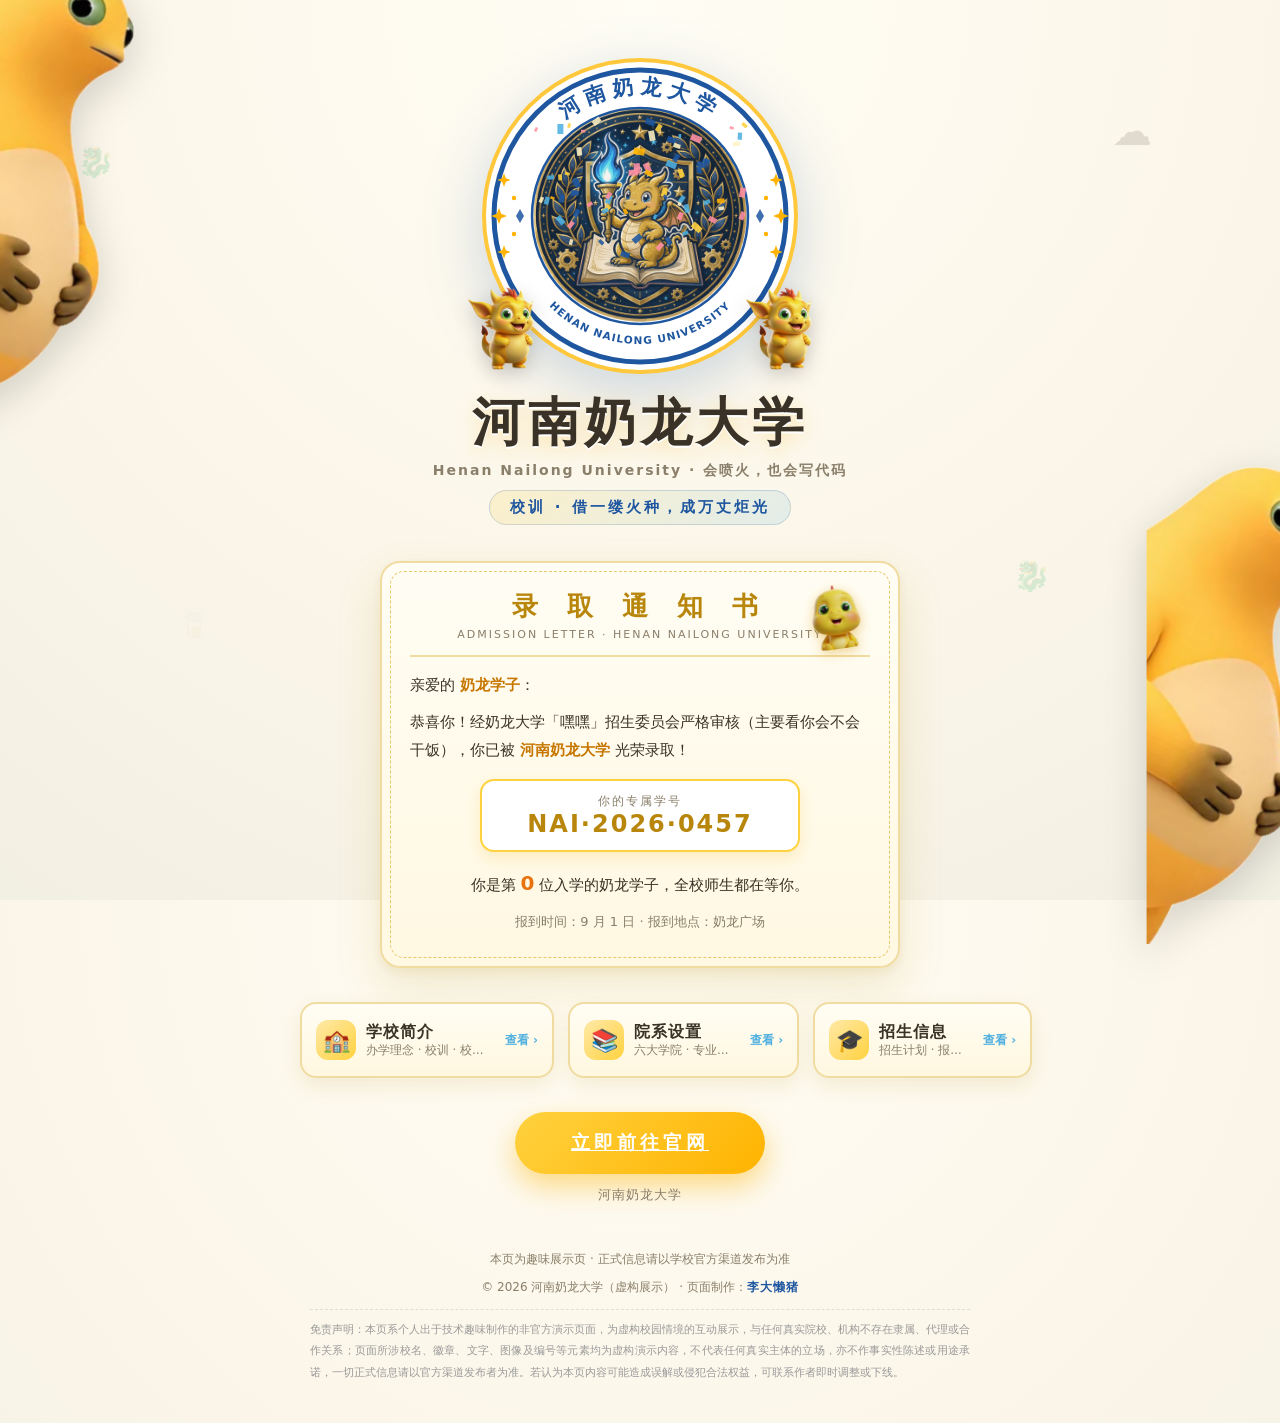
==== index.html @ ea17ba71 "Add files via upload" ====
<!DOCTYPE html>
<html lang="zh-CN">
<head>
<meta charset="UTF-8" />
<meta name="viewport" content="width=device-width, initial-scale=1.0" />
<title>河南奶龙大学 · 欢迎来到奶龙的家</title>
<meta name="description" content="河南奶龙大学趣味页面：领取你的奶龙录取通知书与专属学号，可浏览学校简介、院系设置与招生信息，并一键前往学校官网。本页为个人趣味制作页面。" />
<meta name="keywords" content="河南奶龙大学,录取通知书,学号,学校简介,院系设置,招生信息" />
<link rel="icon" href="data:image/svg+xml,<svg xmlns='http://www.w3.org/2000/svg' viewBox='0 0 100 100'><text y='.9em' font-size='90'>🐉</text></svg>" />
<link rel="stylesheet" href="style.css" />
</head>
<body>

<canvas id="confetti"></canvas>

<div class="float-bg" aria-hidden="true">
  <span>🐉</span><span>🥛</span><span>☁️</span><span>🐉</span><span>🍩</span><span>☁️</span>
</div>

<!-- 对角探头装饰：左上 / 右下斜向探出的奶蛙 -->
<aside class="side-mascot corner-tl" aria-hidden="true">
  <img class="frog" src="naiwa_peek.png" alt="奶蛙"/>
</aside>
<aside class="side-mascot corner-br" aria-hidden="true">
  <img class="frog" src="naiwa_peek.png" alt="奶蛙"/>
</aside>

<main class="stage">

  <!-- 校徽：河南奶龙大学（AI 原创设计版） -->
  <div class="emblem-wrap pop" id="emblem">
    <span class="sparkle s1">✦</span>
    <span class="sparkle s2">✦</span>
    <span class="sparkle s3">✦</span>
    <span class="sparkle s4">✧</span>

    <!-- 校徽两侧的奶龙卫士（左右对称，皆面向校徽） -->
    <img class="guard guard-l" src="dragon.png" alt="奶龙"/>
    <img class="guard guard-r" src="dragon.png" alt="奶龙"/>

    <svg class="emblem" viewBox="0 0 320 320" xmlns="http://www.w3.org/2000/svg">
      <defs>
        <path id="ringTop" d="M160,160 m-122,0 a122,122 0 1,1 244,0" />
        <path id="ringBottom" d="M160,160 m-128,0 a128,128 0 1,0 256,0" />
        <clipPath id="discClip"><circle cx="160" cy="160" r="108"/></clipPath>
        <path id="star4" d="M0,-8 L2.2,-2.2 L8,0 L2.2,2.2 L0,8 L-2.2,2.2 L-8,0 L-2.2,-2.2 Z" />
        <radialGradient id="innerBg" cx="50%" cy="38%" r="70%">
          <stop offset="0%" stop-color="#FFFFFF"/>
          <stop offset="100%" stop-color="#EFF6FF"/>
        </radialGradient>
      </defs>

      <!-- 外圈：金色描边 -->
      <circle cx="160" cy="160" r="156" fill="#FFFFFF" stroke="#FFC83C" stroke-width="4"/>
      <!-- 主环：纹章蓝 -->
      <circle cx="160" cy="160" r="146" fill="#FFFFFF" stroke="#1E56A0" stroke-width="5"/>
      <!-- 环形校名（校徽核心识别） -->
      <text class="ring-text-cn">
        <textPath href="#ringTop" startOffset="50%" text-anchor="middle">河南奶龙大学</textPath>
      </text>
      <text class="ring-text-en">
        <textPath href="#ringBottom" startOffset="50%" text-anchor="middle">HENAN NAILONG UNIVERSITY</textPath>
      </text>

      <!-- 环带左右对称纹饰：星点 + 菱钻 -->
      <g fill="#FFB300">
        <g transform="translate(24,124)"><use href="#star4" transform="scale(.85)"/></g>
        <g transform="translate(19,160)"><use href="#star4"/></g>
        <g transform="translate(24,196)"><use href="#star4" transform="scale(.85)"/></g>
        <circle cx="34" cy="142" r="2.2"/>
        <circle cx="34" cy="178" r="2.2"/>
        <g transform="translate(296,124)"><use href="#star4" transform="scale(.85)"/></g>
        <g transform="translate(301,160)"><use href="#star4"/></g>
        <g transform="translate(296,196)"><use href="#star4" transform="scale(.85)"/></g>
        <circle cx="286" cy="142" r="2.2"/>
        <circle cx="286" cy="178" r="2.2"/>
      </g>
      <g fill="#1E56A0" opacity=".85">
        <path d="M40,153 l4,7 l-4,7 l-4,-7 Z"/>
        <path d="M280,153 l4,7 l-4,7 l-4,-7 Z"/>
      </g>

      <!-- 内盘：AI 原创校徽主图（小龙举火炬 · 书 · 盾 · 月桂） -->
      <g clip-path="url(#discClip)">
        <image class="mascot" href="emblem.png" x="50" y="50" width="220" height="220" preserveAspectRatio="xMidYMid slice"/>
      </g>
      <circle cx="160" cy="160" r="108" fill="none" stroke="#1E56A0" stroke-width="2.5"/>
    </svg>
  </div>

  <h1 class="title" id="title">河南奶龙大学</h1>
  <p class="subtitle" id="subtitle">Henan Nailong University · 会喷火，也会写代码</p>
  <p class="motto">校训 · 借一缕火种，成万丈炬光</p>

  <!-- 录取通知书 -->
  <section class="letter" id="letter">
    <div class="letter-head">
      <img class="letter-seal" src="nailong_head.png" alt="奶龙印章"/>
      <h2>录 取 通 知 书</h2>
      <p class="letter-en">ADMISSION LETTER · HENAN NAILONG UNIVERSITY</p>
    </div>
    <div class="letter-body">
      <p>亲爱的 <strong>奶龙学子</strong>：</p>
      <p>恭喜你！经奶龙大学「嘿嘿」招生委员会严格审核（主要看你会不会干饭），你已被 <strong>河南奶龙大学</strong> 光荣录取！</p>
      <div class="stu-no">
        <span>你的专属学号</span>
        <strong id="stuNo">NAI·2026·0000</strong>
      </div>
      <p class="stu-line">你是第 <strong class="counter" id="visitNum">0</strong> 位入学的奶龙学子，全校师生都在等你。</p>
      <p class="stu-line muted">报到时间：9 月 1 日 · 报到地点：奶龙广场</p>
    </div>
  </section>

  <!-- 栏目导航：学校简介 / 院系设置 / 招生信息 -->
  <nav class="portal" id="portal" aria-label="校园栏目">
    <a class="portal-card" href="about.html">
      <span class="portal-ico">🏫</span>
      <span class="portal-body">
        <span class="portal-title">学校简介</span>
        <span class="portal-desc">办学理念 · 校训 · 校园概览</span>
      </span>
      <span class="portal-go">查看 ›</span>
    </a>
    <a class="portal-card" href="colleges.html">
      <span class="portal-ico">📚</span>
      <span class="portal-body">
        <span class="portal-title">院系设置</span>
        <span class="portal-desc">六大学院 · 专业与方向</span>
      </span>
      <span class="portal-go">查看 ›</span>
    </a>
    <a class="portal-card" href="admission.html">
      <span class="portal-ico">🎓</span>
      <span class="portal-body">
        <span class="portal-title">招生信息</span>
        <span class="portal-desc">招生计划 · 报到须知</span>
      </span>
      <span class="portal-go">查看 ›</span>
    </a>
  </nav>

  <!-- 前往官网（唯一入口：真实官网地址只存在于按钮上） -->
  <div class="go-wrap" id="goWrap">
    <a class="go-btn" id="goBtn" href="https://hbcet.hpu.edu.cn/index.htm" target="_blank" rel="noopener">
      <span class="go-btn-label">立即前往官网</span>
    </a>
    <p class="go-note">河南奶龙大学</p>
  </div>

  <footer class="foot">
    <p>本页为趣味展示页 · 正式信息请以学校官方渠道发布为准</p>
    <p>© 2026 河南奶龙大学（虚构展示） · 页面制作：<span class="author">李大懒猪</span></p>
    <p class="foot-note">免责声明：本页系个人出于技术趣味制作的非官方演示页面，为虚构校园情境的互动展示，与任何真实院校、机构不存在隶属、代理或合作关系；页面所涉校名、徽章、文字、图像及编号等元素均为虚构演示内容，不代表任何真实主体的立场，亦不作事实性陈述或用途承诺，一切正式信息请以官方渠道发布者为准。若认为本页内容可能造成误解或侵犯合法权益，可联系作者即时调整或下线。</p>
  </footer>

</main>

<script src="script.js"></script>
</body>
</html>
---- style.css ----
:root{
  --yellow:#FFD23F;
  --yellow-deep:#FFB300;
  --cream:#FBF6E9;
  --ink:#3a3226;
  --muted:#8a7f6a;
  --blue:#1E56A0;
  --blue-soft:#4FB0E0;
}
*{margin:0;padding:0;box-sizing:border-box;}
html,body{height:100%;}
body{
  font-family:"PingFang SC","Microsoft YaHei","Hiragino Sans GB",system-ui,sans-serif;
  background:radial-gradient(circle at 50% 0%,#FFFDF4 0%,var(--cream) 55%,#F2EFE3 100%);
  color:var(--ink);
  overflow-x:hidden;
  min-height:100vh;
}

/* 彩带画布 */
#confetti{position:fixed;inset:0;pointer-events:none;z-index:50;}

/* 背景漂浮元素 */
.float-bg{position:fixed;inset:0;pointer-events:none;z-index:0;}
.float-bg span{position:absolute;font-size:30px;opacity:.14;animation:drift 14s ease-in-out infinite;}
.float-bg span:nth-child(1){left:6%;top:16%;animation-delay:0s;}
.float-bg span:nth-child(2){left:14%;top:68%;font-size:24px;animation-delay:2s;}
.float-bg span:nth-child(3){right:10%;top:12%;font-size:40px;animation-delay:1s;}
.float-bg span:nth-child(4){right:18%;top:62%;animation-delay:3s;}
.float-bg span:nth-child(5){left:46%;top:8%;font-size:22px;animation-delay:1.6s;}
.float-bg span:nth-child(6){right:40%;bottom:6%;animation-delay:.6s;}
@keyframes drift{0%,100%{transform:translateY(0) rotate(0);}50%{transform:translateY(-24px) rotate(8deg);}}

/* 舞台 */
.stage{
  position:relative;z-index:1;
  max-width:720px;margin:0 auto;
  padding:56px 20px 40px;
  display:flex;flex-direction:column;align-items:center;text-align:center;
}

/* 校徽 */
.emblem-wrap{width:min(320px,72vw);margin-bottom:8px;position:relative;}
.emblem{width:100%;height:auto;filter:drop-shadow(0 18px 30px rgba(30,86,160,.22));}
.pop{animation:pop .9s cubic-bezier(.34,1.56,.64,1) both;}
@keyframes pop{0%{transform:scale(0) rotate(-12deg);opacity:0;}70%{transform:scale(1.06) rotate(2deg);}100%{transform:scale(1) rotate(0);opacity:1;}}
.mascot{animation:bob 3.2s ease-in-out infinite;transform-origin:160px 218px;}
@keyframes bob{0%,100%{transform:translateY(0);}50%{transform:translateY(-6px);}}

/* 环形校名（校徽蓝） */
.ring-text-cn{font-size:21px;font-weight:900;fill:var(--blue);letter-spacing:6px;font-family:"STKaiti","KaiTi","PingFang SC","Microsoft YaHei",serif;}
.ring-text-en{font-size:10.5px;font-weight:700;fill:var(--blue);letter-spacing:1.2px;}

/* 星光闪烁 */
.sparkle{position:absolute;color:var(--yellow-deep);opacity:0;animation:twinkle 2.6s infinite;z-index:2;text-shadow:0 0 8px rgba(255,200,60,.8);}
.s1{top:-6px;right:8%;font-size:20px;animation-delay:0s;}
.s2{top:36%;left:-14px;font-size:14px;animation-delay:.9s;}
.s3{bottom:12%;right:-10px;font-size:16px;animation-delay:1.7s;}
.s4{top:8%;left:6%;font-size:12px;animation-delay:2.2s;}
@keyframes twinkle{0%,100%{opacity:0;transform:scale(.4) rotate(0);}50%{opacity:1;transform:scale(1) rotate(40deg);}}

/* 标题 */
.title{
  font-size:clamp(34px,7vw,52px);font-weight:900;letter-spacing:4px;
  color:var(--ink);
  text-shadow:0 2px 0 #fff,0 6px 18px rgba(255,179,0,.25);
  opacity:0;animation:up .8s .5s ease both;
}
.subtitle{
  margin-top:4px;color:var(--muted);font-weight:700;letter-spacing:2px;font-size:14px;
  opacity:0;animation:up .8s .65s ease both;
}
.motto{
  margin-top:10px;font-size:15px;font-weight:800;letter-spacing:3px;
  color:var(--blue);
  background:linear-gradient(135deg,rgba(255,210,63,.18),rgba(79,176,224,.14));
  border:1px solid rgba(30,86,160,.18);
  border-radius:999px;padding:7px 20px;
  opacity:0;animation:up .8s .78s ease both;
}
@keyframes up{from{opacity:0;transform:translateY(22px);}to{opacity:1;transform:translateY(0);}}

/* 录取通知书 */
.letter{
  width:min(520px,92vw);
  margin-top:36px;
  background:linear-gradient(180deg,#FFFDF4,#FFF8E2);
  border:2px solid #F0DCA0;
  border-radius:20px;
  box-shadow:0 20px 44px rgba(190,150,40,.18),0 4px 10px rgba(190,150,40,.10);
  padding:26px 28px 24px;
  text-align:left;
  position:relative;
  opacity:0;animation:up .9s .9s ease both;
}
.letter::before{
  content:"";position:absolute;inset:8px;border:1.5px dashed #E8C86A;border-radius:14px;pointer-events:none;
}
.letter-head{text-align:center;border-bottom:2px solid #F0DCA0;padding-bottom:14px;margin-bottom:14px;position:relative;}
.letter-head h2{font-size:26px;letter-spacing:10px;font-weight:900;color:#B8860B;}
.letter-en{font-size:11px;color:var(--muted);letter-spacing:2px;margin-top:4px;}
.letter-seal{
  position:absolute;right:2px;top:-4px;width:46px;height:46px;border-radius:50%;
  background:radial-gradient(circle at 35% 30%,#FFE9A8,#FFC83C);
  display:flex;align-items:center;justify-content:center;font-size:24px;
  box-shadow:0 4px 10px rgba(220,160,20,.4);
  animation:sealIn .6s 1.6s cubic-bezier(.34,1.56,.64,1) both;
}
@keyframes sealIn{from{transform:scale(0) rotate(-40deg);}to{transform:scale(1) rotate(-8deg);}}
img.letter-seal{
  width:64px;height:64px;padding:0;background:none;box-shadow:none;
  object-fit:contain;border-radius:0;
  filter:drop-shadow(0 3px 6px rgba(220,160,20,.45));
  animation:sealIn .6s 1.6s cubic-bezier(.34,1.56,.64,1) both,sealBob 3.4s 2.4s ease-in-out infinite;
}
@keyframes sealBob{0%,100%{transform:translateY(0) rotate(-4deg);}50%{transform:translateY(-4px) rotate(3deg);}}
.letter-body p{font-size:15px;line-height:1.9;margin-bottom:8px;}
.letter-body strong{color:#C77700;}
.stu-no{
  margin:14px auto 12px;max-width:320px;text-align:center;
  background:#FFF;border:2px solid var(--yellow);border-radius:14px;padding:12px;
  box-shadow:0 6px 16px rgba(244,180,0,.18);
}
.stu-no span{display:block;font-size:12px;color:var(--muted);letter-spacing:2px;}
.stu-no strong{font-size:24px;letter-spacing:2px;color:#B8860B;}
.stu-line{text-align:center;font-size:15px;}
.stu-line .counter{color:#E8720C;font-size:20px;}
.stu-line.muted{color:var(--muted);font-size:13px;margin-top:2px;}

/* 跳转区（无倒计时，仅一个按钮） */
.go-wrap{margin-top:34px;opacity:0;animation:up .9s 1.5s ease both;}
.go-btn{
  border:none;cursor:pointer;
  background:linear-gradient(135deg,#FFD23F,#FFB300);
  color:#fff;font-size:19px;font-weight:900;letter-spacing:4px;
  padding:18px 56px;border-radius:999px;
  box-shadow:0 12px 28px rgba(255,179,0,.45);
  transition:transform .18s,box-shadow .2s,opacity .2s;
  display:inline-flex;align-items:center;justify-content:center;
  font-family:inherit;
}
.go-btn:hover{transform:translateY(-3px);box-shadow:0 16px 34px rgba(255,179,0,.55);}
.go-btn.done{opacity:.85;}
.go-note{margin-top:12px;font-size:13px;color:var(--muted);letter-spacing:1px;}

/* 栏目导航卡片 */
.portal{
  width:100%;margin-top:34px;
  display:grid;grid-template-columns:repeat(3,1fr);gap:14px;
  opacity:0;animation:up .9s 1.3s ease both;
}
.portal-card{
  display:flex;align-items:center;gap:10px;text-align:left;
  background:linear-gradient(180deg,#FFFDF4,#FFF7DF);
  border:2px solid #F0DCA0;border-radius:16px;
  padding:16px 14px;text-decoration:none;color:inherit;
  box-shadow:0 8px 20px rgba(190,150,40,.14);
  transition:transform .2s,box-shadow .2s,border-color .2s;
}
.portal-card:hover{
  transform:translateY(-5px);
  border-color:var(--yellow-deep);
  box-shadow:0 14px 28px rgba(255,179,0,.28);
}
.portal-ico{
  flex:0 0 40px;height:40px;border-radius:12px;
  background:linear-gradient(135deg,#FFE9A8,#FFD23F);
  display:flex;align-items:center;justify-content:center;font-size:22px;
}
.portal-body{display:flex;flex-direction:column;min-width:0;}
.portal-title{font-size:16px;font-weight:900;color:var(--ink);letter-spacing:1px;}
.portal-desc{font-size:11.5px;color:var(--muted);white-space:nowrap;overflow:hidden;text-overflow:ellipsis;}
.portal-go{margin-left:auto;font-size:12px;font-weight:800;color:var(--blue-soft);white-space:nowrap;}

/* 页脚 */
.foot{
  margin-top:44px;font-size:12px;color:var(--muted);line-height:1.9;
  opacity:0;animation:up .9s 1.6s ease both;
}
.foot a{color:var(--blue-soft);font-weight:700;}

@media (max-width:480px){
  .stage{padding-top:40px;}
  .letter{padding:20px 16px;}
  .letter-head h2{font-size:22px;letter-spacing:6px;}
  .ring-text-cn{font-size:24px;letter-spacing:5px;}
  .portal{grid-template-columns:1fr;gap:12px;}
  .portal-card{padding:14px 16px;}
  .portal-desc{white-space:normal;}
  .go-btn{font-size:17px;letter-spacing:2px;padding:16px 40px;width:100%;}
}

/* 对角探头装饰：左上 / 右下斜向探出的奶蛙（常驻，仅轻微呼吸浮动） */
.side-mascot{
  position:fixed;z-index:2;pointer-events:none;width:190px;
}
.side-mascot .frog{
  width:100%;height:auto;display:block;
  filter:drop-shadow(0 12px 20px rgba(0,0,0,.16));
}
.corner-tl{left:-56px;top:-44px;animation:peekBreathe 5.2s ease-in-out infinite;}
.corner-br{right:-56px;bottom:-44px;animation:peekBreatheFlip 5.2s ease-in-out infinite .9s;}
@keyframes peekBreathe{
  0%,100%{transform:rotate(-7deg) translate(0,0);}
  50%{transform:rotate(-5deg) translate(12px,10px);}
}
@keyframes peekBreatheFlip{
  0%,100%{transform:scaleX(-1) rotate(-7deg) translate(0,0);}
  50%{transform:scaleX(-1) rotate(-5deg) translate(-12px,-10px);}
}

/* 校徽两侧的奶龙卫士（左右对称，皆仰面朝向校徽） */
.guard{
  position:absolute;bottom:10px;width:66px;z-index:3;pointer-events:none;
  filter:drop-shadow(0 6px 10px rgba(0,0,0,.20));
}
.guard-l{left:-12px;animation:guardBob 3.6s ease-in-out infinite;}
.guard-r{right:-12px;animation:guardBobFlip 3.6s ease-in-out infinite .5s;}
@keyframes guardBob{0%,100%{transform:rotate(-9deg) translateY(0);}50%{transform:rotate(-9deg) translateY(-5px);}}
@keyframes guardBobFlip{0%,100%{transform:scaleX(-1) rotate(-9deg) translateY(0);}50%{transform:scaleX(-1) rotate(-9deg) translateY(-5px);}}

/* 页脚：作者与免责声明 */
.foot p{margin:0 0 5px;}
.foot .author{color:var(--blue);font-weight:800;letter-spacing:1px;}
.foot .foot-note{
  max-width:660px;margin:10px auto 0;
  font-size:11px;line-height:1.95;color:#9a9a9a;
  padding-top:9px;border-top:1px dashed rgba(0,0,0,.10);
  text-align:justify;
}

/* 手机端：显示两侧奶蛙，改为绝对定位（随页面滚动滑走，不常驻遮挡文字） */
@media (max-width:920px){
  .side-mascot{display:block;position:absolute;width:104px;z-index:3;}
  .corner-tl{left:-38px;top:10px;animation:peekBreathe 5.2s ease-in-out infinite;}
  .corner-br{right:-38px;top:66px;animation:peekBreatheFlip 5.2s ease-in-out infinite .9s;}
  .emblem-wrap{width:min(280px,62vw);}
  .portal{grid-template-columns:1fr;gap:12px;}
}
@media (max-width:480px){
  .guard{width:54px;}
}

/* 内容页返回按钮 */
.backlink{
  display:inline-block;margin-top:26px;padding:12px 26px;border-radius:999px;
  background:linear-gradient(135deg,var(--yellow),var(--yellow-deep));color:#fff;
  font-weight:800;text-decoration:none;box-shadow:0 8px 20px rgba(255,179,0,.35);
  font-family:inherit;font-size:15px;border:none;cursor:pointer;
}
.backlink.ghost{background:#fff;color:var(--blue);box-shadow:0 8px 20px rgba(30,86,160,.12);margin-left:10px;}
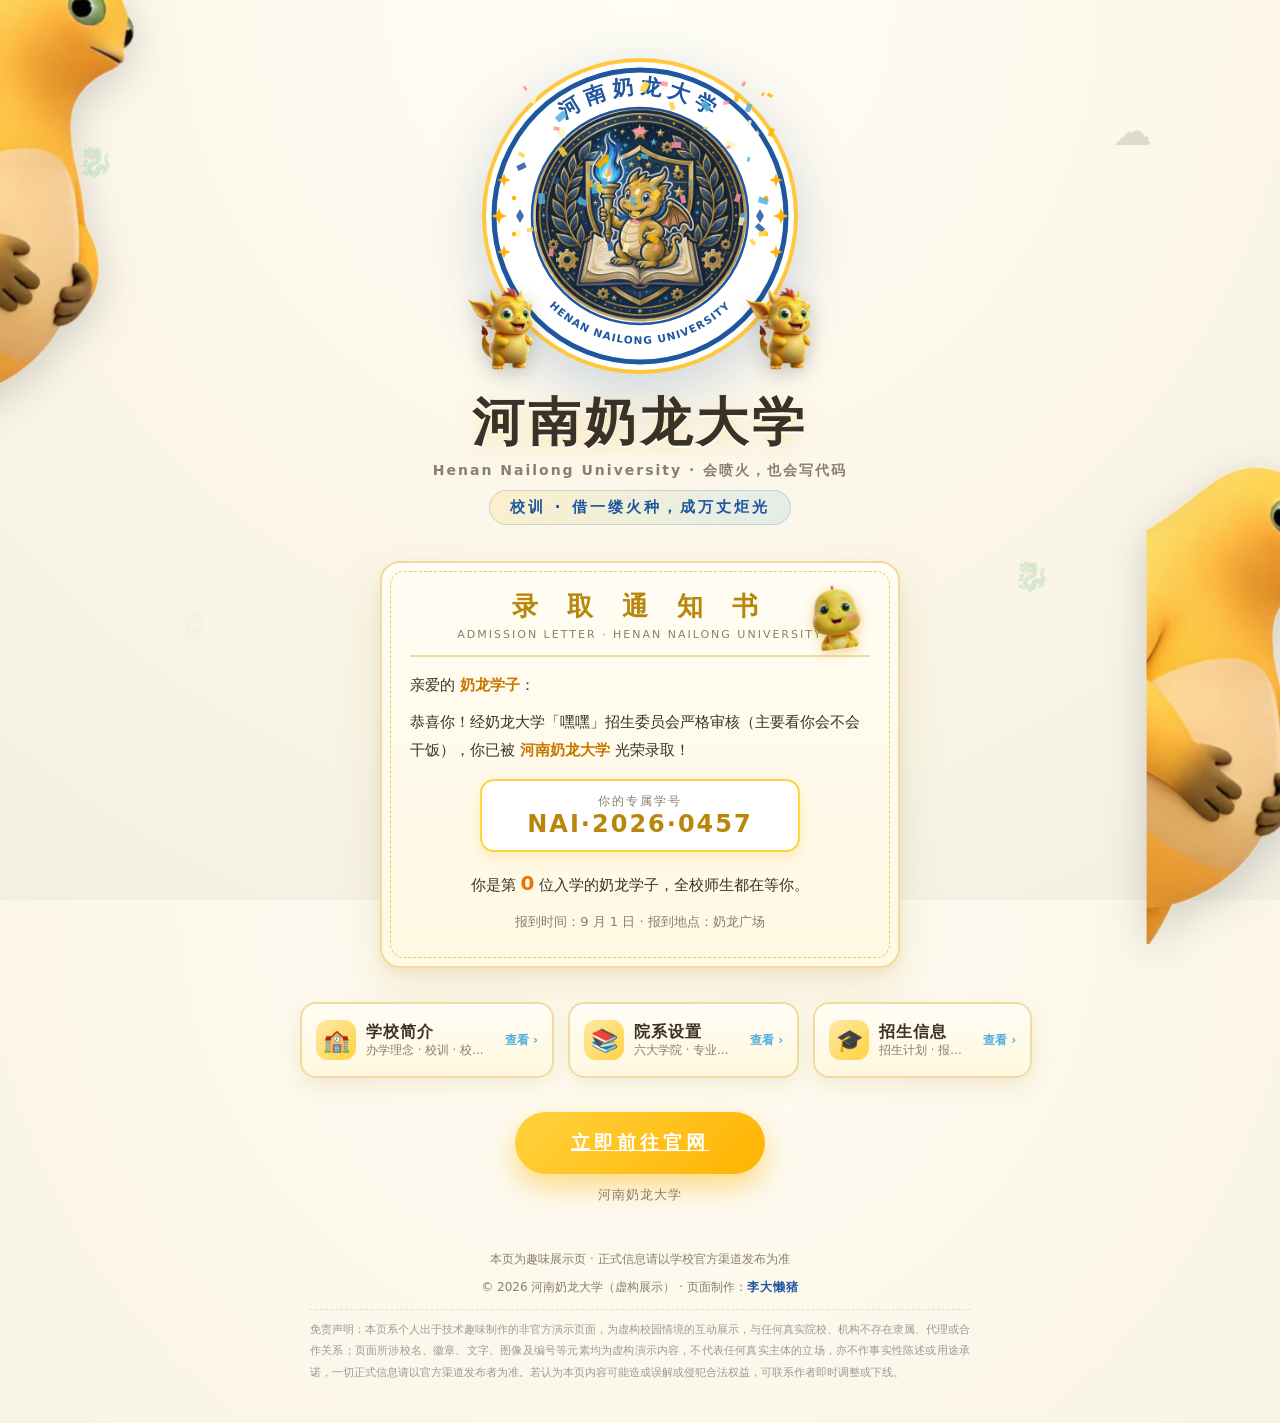
==== commit 60bf705d: "Add corner mascot decorations with clipping Added decorative elements for corner mascots within a cl" ====
--- a/index.html
+++ b/index.html
@@ -17,13 +17,15 @@
   <span>🐉</span><span>🥛</span><span>☁️</span><span>🐉</span><span>🍩</span><span>☁️</span>
 </div>
 
-<!-- 对角探头装饰：左上 / 右下斜向探出的奶蛙 -->
-<aside class="side-mascot corner-tl" aria-hidden="true">
-  <img class="frog" src="naiwa_peek.png" alt="奶蛙"/>
-</aside>
-<aside class="side-mascot corner-br" aria-hidden="true">
-  <img class="frog" src="naiwa_peek.png" alt="奶蛙"/>
-</aside>
+<!-- 对角探头装饰：左上 / 右下斜向探出的奶蛙（包在裁剪层内，防止横向溢出） -->
+<div class="deco-clip" aria-hidden="true">
+  <aside class="side-mascot corner-tl">
+    <img class="frog" src="naiwa_peek.png" alt=""/>
+  </aside>
+  <aside class="side-mascot corner-br">
+    <img class="frog" src="naiwa_peek.png" alt=""/>
+  </aside>
+</div>
 
 <main class="stage">
 
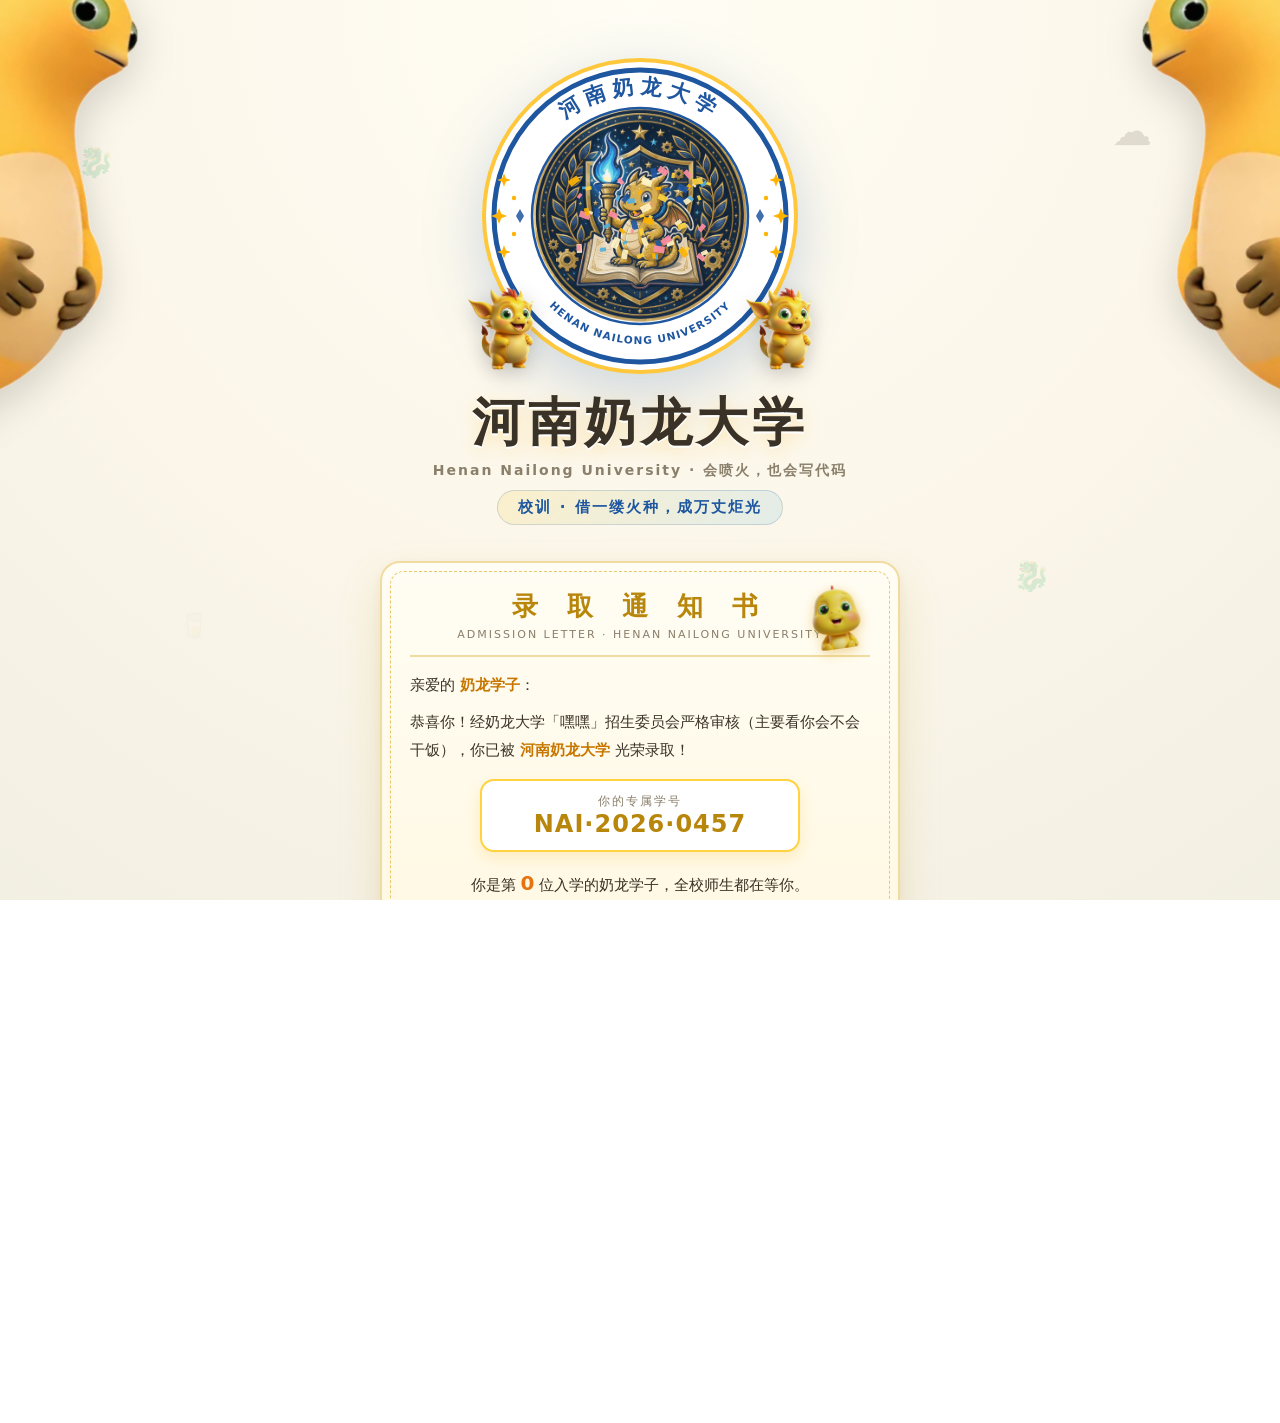
==== commit b0b6125a: "Add files via upload" ====
--- a/index.html
+++ b/index.html
@@ -6,6 +6,14 @@
 <title>河南奶龙大学 · 欢迎来到奶龙的家</title>
 <meta name="description" content="河南奶龙大学趣味页面：领取你的奶龙录取通知书与专属学号，可浏览学校简介、院系设置与招生信息，并一键前往学校官网。本页为个人趣味制作页面。" />
 <meta name="keywords" content="河南奶龙大学,录取通知书,学号,学校简介,院系设置,招生信息" />
+<meta name="baidu-site-verification" content="codeva-GzHmn65A01" />
+<link rel="canonical" href="https://xn--6kr28k0gz4evu0b1z3e.work/" />
+<meta property="og:site_name" content="河南奶龙大学" />
+<meta property="og:url" content="https://xn--6kr28k0gz4evu0b1z3e.work/" />
+<meta property="og:title" content="河南奶龙大学 · 欢迎来到奶龙的家" />
+<meta property="og:description" content="河南奶龙大学趣味页面：领取你的奶龙录取通知书与专属学号，可浏览学校简介、院系设置与招生信息。" />
+<meta property="og:type" content="website" />
+<meta name="twitter:card" content="summary" />
 <link rel="icon" href="data:image/svg+xml,<svg xmlns='http://www.w3.org/2000/svg' viewBox='0 0 100 100'><text y='.9em' font-size='90'>🐉</text></svg>" />
 <link rel="stylesheet" href="style.css" />
 </head>
--- a/style.css
+++ b/style.css
@@ -8,7 +8,11 @@
   --blue-soft:#4FB0E0;
 }
 *{margin:0;padding:0;box-sizing:border-box;}
-html,body{height:100%;}
+html,body{height:100%;max-width:100%;}
+/* 关键修复：禁止任何横向溢出。
+   页面内容一旦比屏幕宽，手机上就能左右拖动，缩放后中轴线必然偏离屏幕中心。 */
+html{overflow-x:hidden;}
+@supports (overflow-x:clip){html{overflow-x:clip;}}
 body{
   font-family:"PingFang SC","Microsoft YaHei","Hiragino Sans GB",system-ui,sans-serif;
   background:radial-gradient(circle at 50% 0%,#FFFDF4 0%,var(--cream) 55%,#F2EFE3 100%);
@@ -71,7 +75,8 @@
   opacity:0;animation:up .8s .65s ease both;
 }
 .motto{
-  margin-top:10px;font-size:15px;font-weight:800;letter-spacing:3px;
+  margin-top:10px;font-size:clamp(13px,3.4vw,15px);font-weight:800;letter-spacing:2px;
+  max-width:100%;
   color:var(--blue);
   background:linear-gradient(135deg,rgba(255,210,63,.18),rgba(79,176,224,.14));
   border:1px solid rgba(30,86,160,.18);
@@ -82,7 +87,7 @@
 
 /* 录取通知书 */
 .letter{
-  width:min(520px,92vw);
+  width:min(520px,100%);
   margin-top:36px;
   background:linear-gradient(180deg,#FFFDF4,#FFF8E2);
   border:2px solid #F0DCA0;
@@ -117,12 +122,12 @@
 .letter-body p{font-size:15px;line-height:1.9;margin-bottom:8px;}
 .letter-body strong{color:#C77700;}
 .stu-no{
-  margin:14px auto 12px;max-width:320px;text-align:center;
+  margin:14px auto 12px;width:100%;max-width:320px;text-align:center;
   background:#FFF;border:2px solid var(--yellow);border-radius:14px;padding:12px;
   box-shadow:0 6px 16px rgba(244,180,0,.18);
 }
 .stu-no span{display:block;font-size:12px;color:var(--muted);letter-spacing:2px;}
-.stu-no strong{font-size:24px;letter-spacing:2px;color:#B8860B;}
+.stu-no strong{font-size:clamp(16px,5.6vw,24px);letter-spacing:1px;color:#B8860B;white-space:nowrap;}
 .stu-line{text-align:center;font-size:15px;}
 .stu-line .counter{color:#E8720C;font-size:20px;}
 .stu-line.muted{color:var(--muted);font-size:13px;margin-top:2px;}
@@ -190,24 +195,38 @@
   .go-btn{font-size:17px;letter-spacing:2px;padding:16px 40px;width:100%;}
 }
 
-/* 对角探头装饰：左上 / 右下斜向探出的奶蛙（常驻，仅轻微呼吸浮动） */
+/* 奶蛙装饰裁剪层：
+   奶蛙故意「探出屏幕边缘」，若直接贴在 body 上，超出视口的那部分会撑大文档宽度，
+   手机上就会允许左右拖动 —— 拖动/缩放后录取通知书、校徽的中轴线必然偏离屏幕中心。
+   用一个宽度=视口宽、overflow:hidden 的层把探出部分裁掉，外观完全不变，横向溢出归零。
+   桌面端：固定铺满视口，随屏常驻（与原行为一致）。
+   手机端：改为文档顶部的绝对定位盒，随页面滚动滑走，不遮挡正文。 */
+.deco-clip{
+  position:fixed;inset:0;z-index:2;
+  overflow:hidden;pointer-events:none;
+}
+
+/* 对角探头装饰：左上 / 右下斜向探出的奶蛙
+   结构要点：.side-mascot 只负责「贴哪一侧」（右侧用 scaleX(-1) 镜像），
+   .frog 内层负责旋转与浮动动画。这样镜像由外层统一完成，
+   左右两只的定位盒在布局上完全相等，被裁剪后露出的宽度必然一致，视觉严格对称。 */
 .side-mascot{
-  position:fixed;z-index:2;pointer-events:none;width:190px;
-}
+  position:absolute;z-index:2;pointer-events:none;width:190px;
+}
+.corner-br{transform:scaleX(-1);}
 .side-mascot .frog{
   width:100%;height:auto;display:block;
   filter:drop-shadow(0 12px 20px rgba(0,0,0,.16));
-}
-.corner-tl{left:-56px;top:-44px;animation:peekBreathe 5.2s ease-in-out infinite;}
-.corner-br{right:-56px;bottom:-44px;animation:peekBreatheFlip 5.2s ease-in-out infinite .9s;}
+  animation:peekBreathe 5.2s ease-in-out infinite;
+}
 @keyframes peekBreathe{
   0%,100%{transform:rotate(-7deg) translate(0,0);}
-  50%{transform:rotate(-5deg) translate(12px,10px);}
-}
-@keyframes peekBreatheFlip{
-  0%,100%{transform:scaleX(-1) rotate(-7deg) translate(0,0);}
-  50%{transform:scaleX(-1) rotate(-5deg) translate(-12px,-10px);}
-}
+  50%{transform:rotate(-5deg) translate(10px,8px);}
+}
+
+/* 左右偏移量绝对相等，探出部分由 .deco-clip 裁掉 */
+.corner-tl{left:-52px;top:-40px;}
+.corner-br{right:-52px;top:-40px;}
 
 /* 校徽两侧的奶龙卫士（左右对称，皆仰面朝向校徽） */
 .guard{
@@ -229,16 +248,23 @@
   text-align:justify;
 }
 
-/* 手机端：显示两侧奶蛙，改为绝对定位（随页面滚动滑走，不常驻遮挡文字） */
+/* 手机端：奶蛙改为随页面滚动（不常驻遮挡文字），并整体收进裁剪层内 */
 @media (max-width:920px){
-  .side-mascot{display:block;position:absolute;width:104px;z-index:3;}
-  .corner-tl{left:-38px;top:10px;animation:peekBreathe 5.2s ease-in-out infinite;}
-  .corner-br{right:-38px;top:66px;animation:peekBreatheFlip 5.2s ease-in-out infinite .9s;}
+  /* 裁剪层改为文档流顶部的绝对定位盒：宽度=视口宽，高度足够容纳两只奶蛙 */
+  .deco-clip{
+    position:absolute;inset:0 0 auto 0;height:300px;z-index:3;
+  }
+  /* 左右两只严格镜像对称：同尺寸、同高度、同相位、同偏移量，视觉重心居中 */
+  .side-mascot{display:block;position:absolute;width:96px;z-index:3;}
+  .corner-tl{left:-34px;top:12px;}
+  .corner-br{right:-34px;top:12px;}
   .emblem-wrap{width:min(280px,62vw);}
   .portal{grid-template-columns:1fr;gap:12px;}
 }
 @media (max-width:480px){
   .guard{width:54px;}
+  .side-mascot{width:82px;}
+  .corner-tl,.corner-br{top:10px;}
 }
 
 /* 内容页返回按钮 */
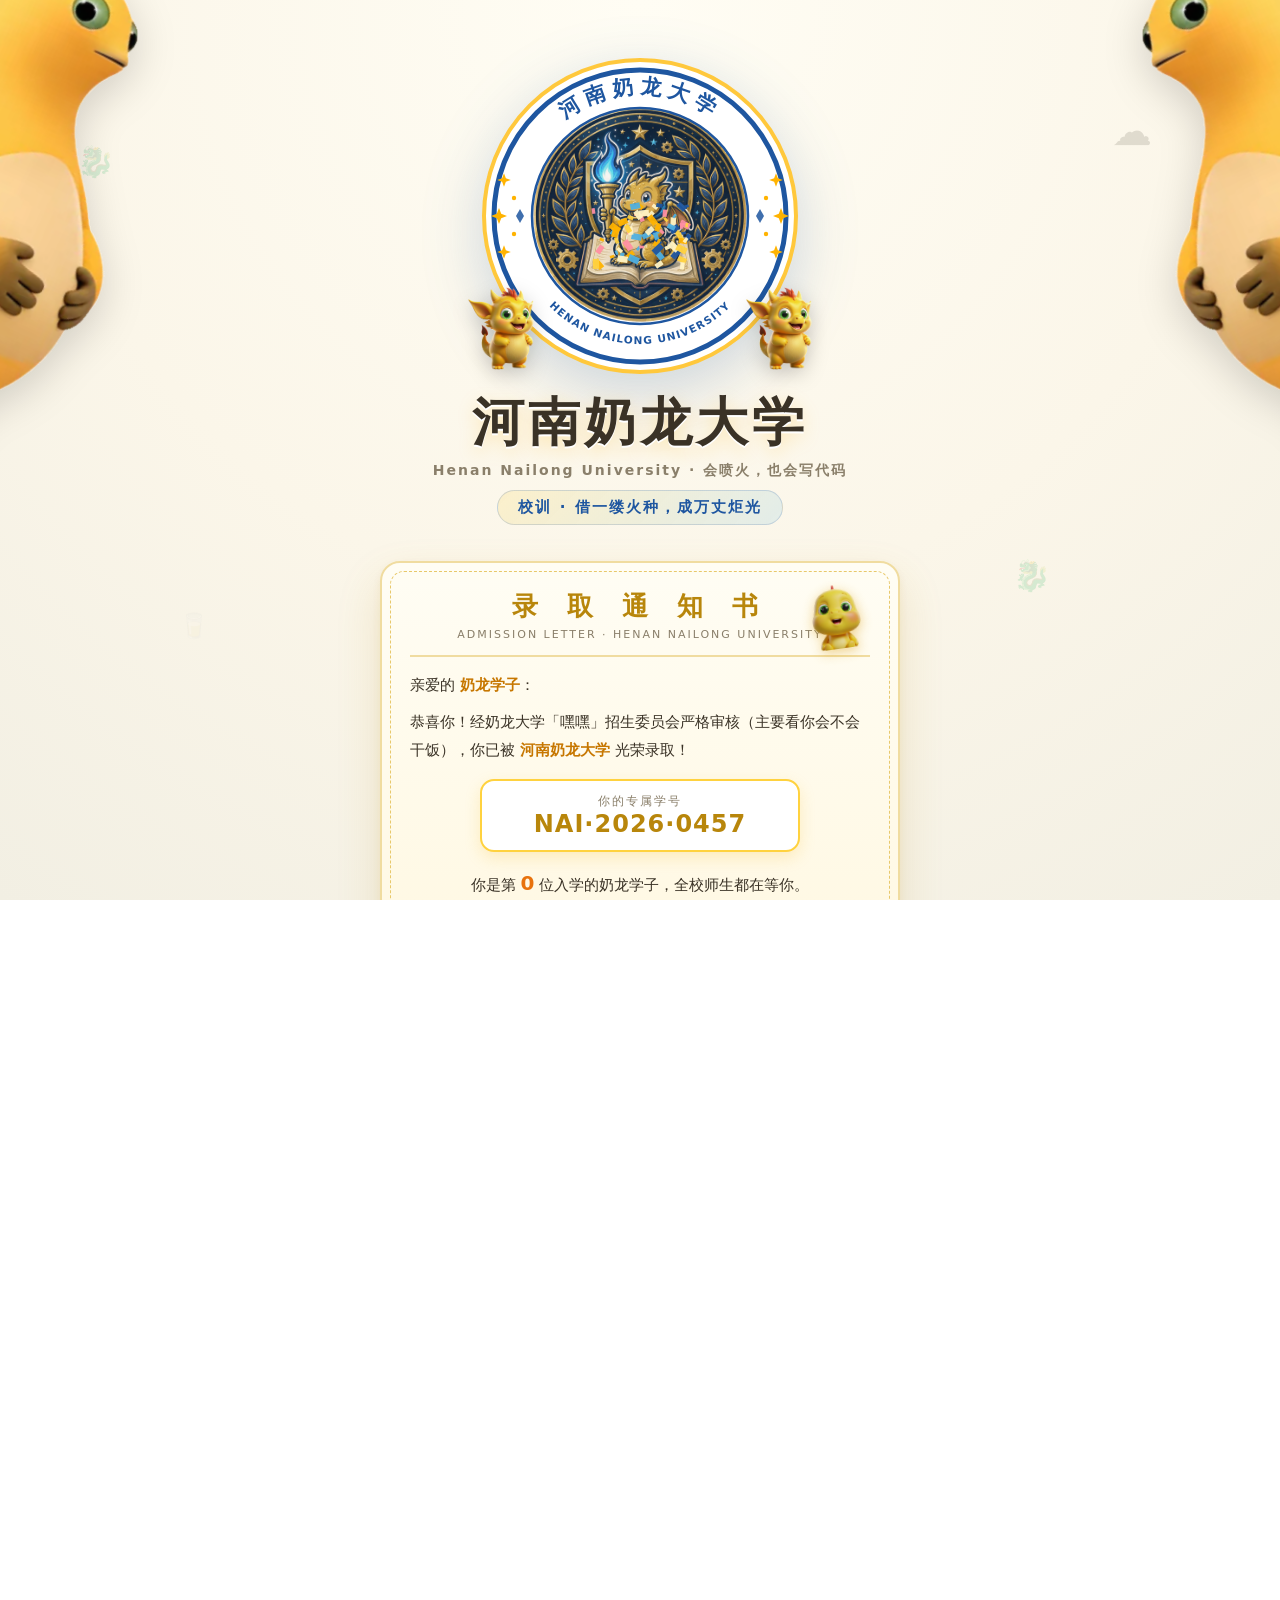
==== commit 022e774c: "Update index.html" ====
--- a/index.html
+++ b/index.html
@@ -165,6 +165,23 @@
 
 </main>
 
+<!-- 右下角奶龙客服：学校表白墙二维码入口 -->
+<div class="wall-bot" id="wallBot">
+  <div class="wall-bubble" id="wallBubble" role="dialog" aria-label="学校表白墙联系方式">
+    <p class="wall-title">找墙墙，就这么办</p>
+    <p class="wall-text">本校表白墙，无所不能<br />吐槽 · 表白 · 失物 · 搭子</p>
+    <p class="wall-id-label">微信号</p>
+    <div class="wall-id">
+      <span class="wall-id-value" id="wallId">HLGBBQ-2025</span>
+      <button class="wall-copy" id="wallCopy" type="button" aria-label="复制微信号">复制</button>
+    </div>
+  </div>
+  <button class="wall-dragon" id="wallDragon" type="button" aria-label="学校表白墙，微信号 HLGBBQ-2025" aria-expanded="false">
+    <img src="nailong_head.png" alt="奶龙" />
+    <span class="wall-dot" aria-hidden="true"></span>
+  </button>
+</div>
+
 <script src="script.js"></script>
 </body>
 </html>
